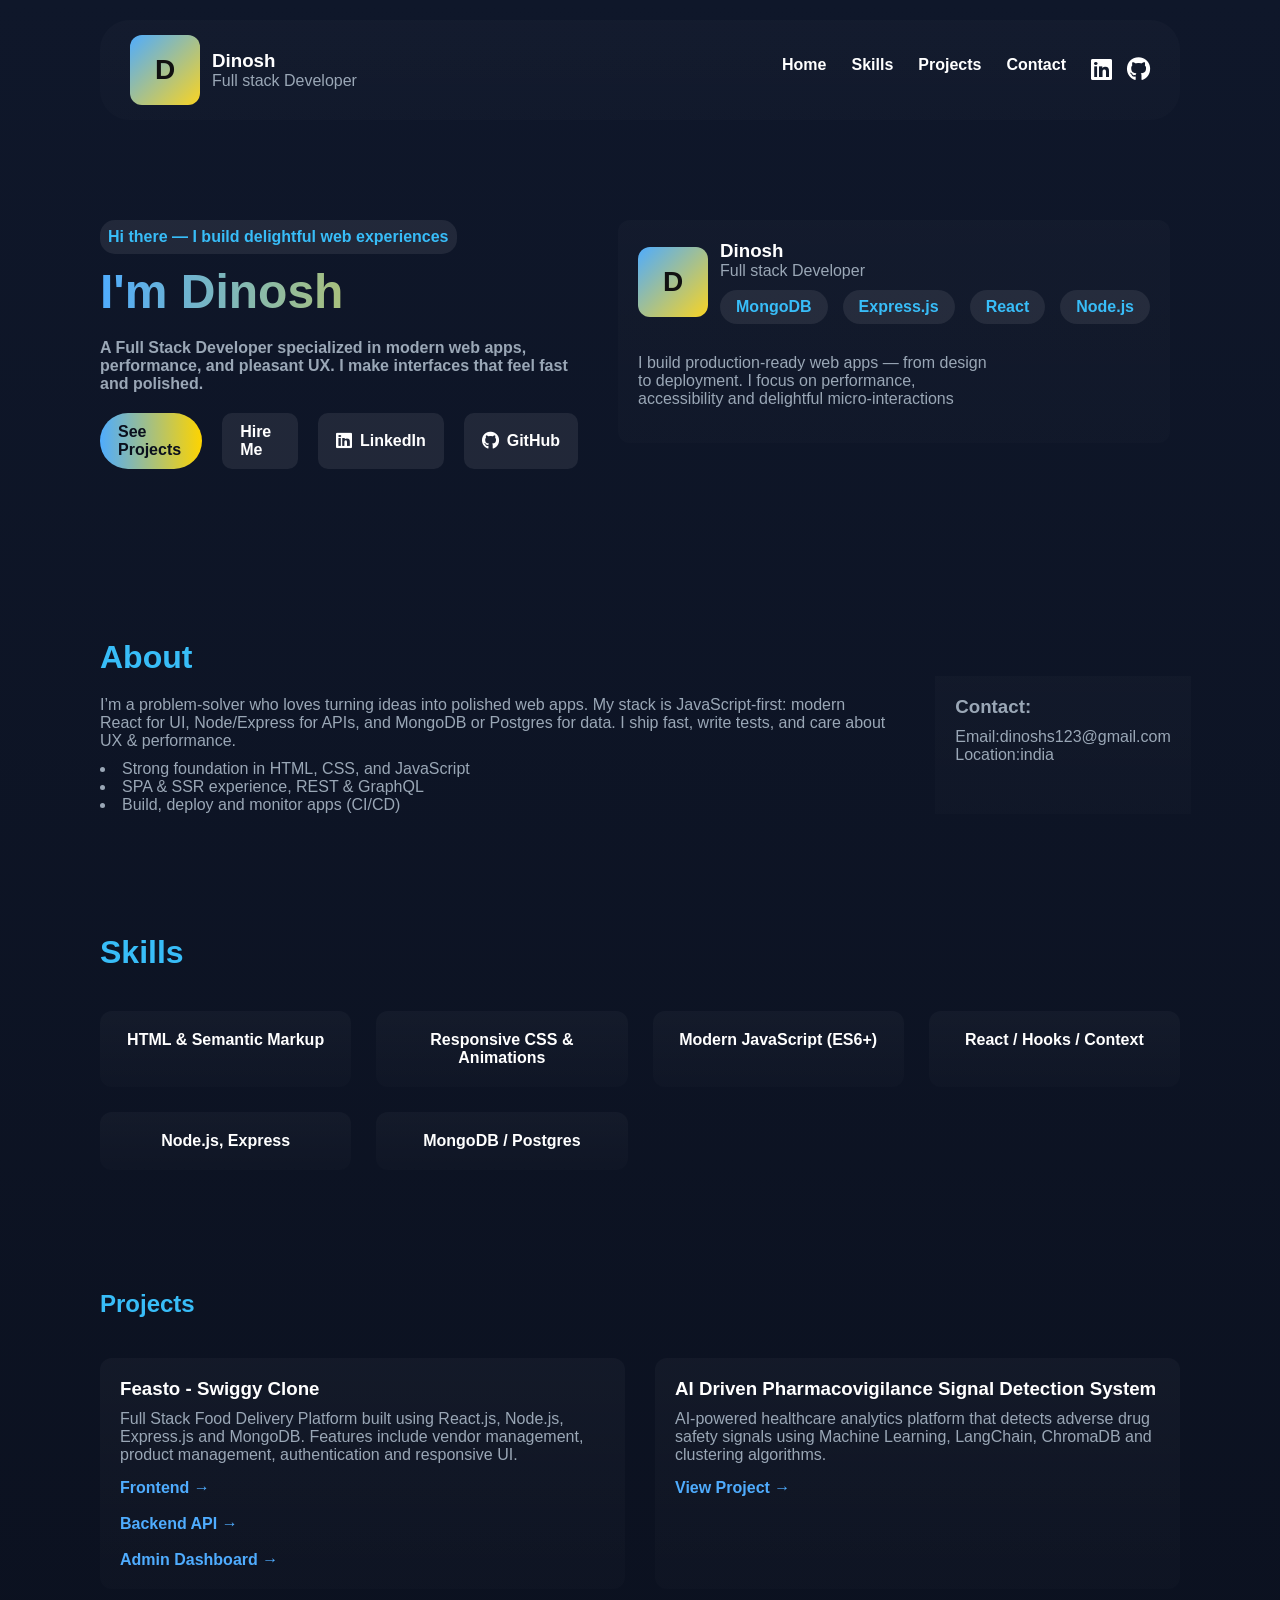
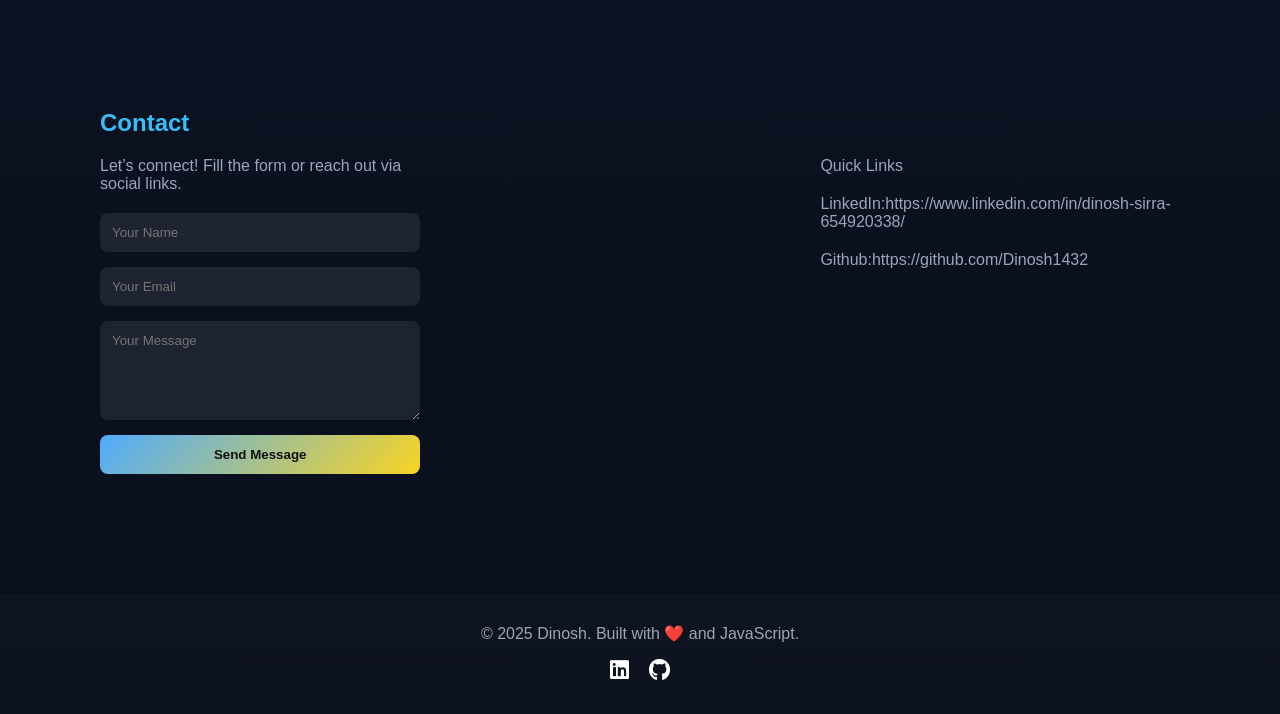
==== index.html @ 3feed18c "Rename index3.html to index.html" ====
<!DOCTYPE html>
<html lang="en">
<head>
  <meta charset="UTF-8" />
  <meta name="viewport" content="width=device-width, initial-scale=1.0" />
  <link rel="stylesheet" href="style.css" />
  <link rel="stylesheet" href="https://cdnjs.cloudflare.com/ajax/libs/font-awesome/6.5.0/css/all.min.css">

  <title>Navbar Example</title>
</head>
<body>
  <header class="header-section">

    <!-- Profile on the right -->
     <div class="profile-container">
      <div class="profile-logo">
        <p >D</p>
      </div>
      <div>
      <h3>Dinosh</h3>
      <p style="color: #9aa7b6;">Full stack Developer</p>
      </div>
    </div>
    <!-- Links on the left -->
    <div class="links-section">
      <a href="#home">Home</a>
      <a href="#skills">Skills</a>
      <a href="#projects">Projects</a>
      <a href="#contact">Contact</a>
      <div class="social-icons">
        <a href="https://www.linkedin.com/in/dinosh-sirra-654920338/" target="_blank">
        <i class="fab fa-linkedin"></i>
        </a>
        <a href="//github.com/Dinosh1432" target="_blank">
        <i class="fab fa-github"></i>
        </a>
      </div>
    </div>
  </header>
  <div class="intro-section">
    <div class="intro-1">
      <p class="intro-1-content">Hi there — I build delightful web experiences</p>
      <h1 id="animated-name"></h1>
      <p class="intro-1-content2">A Full Stack Developer specialized in modern web apps,<br> performance, and pleasant UX. I make interfaces that feel fast<br> and polished.</p>
      <div class="intro-links">
      <a href="#projects" style="background: linear-gradient(to right, #4facfe,#fed400); color:#0a0f1c;border-radius:100px">See Projects</a>
      <a href="#">Hire Me</a>
      <a href="https://www.linkedin.com/in/yourusername" target="_blank">
        <i class="fab fa-linkedin"></i> LinkedIn
      </a>
      <a href="https://github.com/yourusername" target="_blank">
        <i class="fab fa-github"></i> GitHub
      </a>
    </div>
    </div>
    <div class="intro-2">
        <div class="profile-container">
        <div class="profile-logo">
        D
        </div>
        <div class="profile">
        <h3>Dinosh</h3>
        <p>Full stack Developer</p>
          <ul>
          <a>MongoDB</a>
          <a>Express.js</a>
          <a>React</a>
          <a>Node.js</a>  
          </ul>  
          </div>
        </div>
        <p class="intro-2-content">
          I build production-ready web apps — from design<br> to deployment. I focus on performance,<br> accessibility and delightful micro-interactions
        </p>
        <ul>
          
        </ul>
    </div>

  </div>

  <div class="about">
    <h1>About</h1>
    <div class="about-container">
      <div class="about-content">
        <p>I’m a problem-solver who loves turning ideas into polished web apps. My stack is JavaScript-first: modern <br>React for UI, Node/Express for APIs, and MongoDB or Postgres for data. I ship fast, write tests, and care about<br> UX & performance.</p>
          <ul style="margin-top:10px">
          <li>Strong foundation in HTML, CSS, and JavaScript</li>
          <li>SPA & SSR experience, REST & GraphQL</li>
          <li>Build, deploy and monitor apps (CI/CD)</li>
        </ul>
      </div>
      <div class="about-adress">
        <h3>Contact:</h3>
        <p>Email:dinoshs123@gmail.com</p>
        <p>Location:india</p>
      </div>

    </div>

  </div>

<section id="skills">

    <div class="section-title">Skills</div>
    <div class="grid skills-grid reveal">
    <div class="skill-box">HTML & Semantic Markup</div>
    <div class="skill-box">Responsive CSS & Animations</div>
    <div class="skill-box">Modern JavaScript (ES6+)</div>
    <div class="skill-box">React / Hooks / Context</div>
    <div class="skill-box">Node.js, Express</div>
    <div class="skill-box">MongoDB / Postgres</div>
    </div>
 
    
</section>


<!-- PROJECTS SECTION -->
<section id="projects" class="projects">
  <h1>Projects</h1>

  <div class="projects-grid">

    <!-- Feasto -->
    <div class="project-card">
      <h3>Feasto - Swiggy Clone</h3>

      <p>
        Full Stack Food Delivery Platform built using React.js,
        Node.js, Express.js and MongoDB. Features include vendor
        management, product management, authentication and
        responsive UI.
      </p>

      <div style="margin-top:15px;">
        <a href="https://github.com/Dinosh1432/Feasto_UI" target="_blank">
          Frontend →
        </a>
        <br><br>

        <a href="https://github.com/Dinosh1432/React_Backend" target="_blank">
          Backend API →
        </a>
        <br><br>

        <a href="https://github.com/Dinosh1432/React_backend_dashboard" target="_blank">
          Admin Dashboard →
        </a>
      </div>
    </div>

    <!-- Pharma Project -->
    <div class="project-card">
      <h3>AI Driven Pharmacovigilance Signal Detection System</h3>

      <p>
        AI-powered healthcare analytics platform that detects
        adverse drug safety signals using Machine Learning,
        LangChain, ChromaDB and clustering algorithms.
      </p>

      <div style="margin-top:15px;">
        <a href="https://github.com/Dinosh1432/TEAM-81`" target="_blank">
          View Project →
        </a>
      </div>
    </div>

  </div>
</section>

<!-- CONTACT SECTION -->
 
<section id="contact" class="contact">
  <h1>Contact</h1>
  <div class="contact-container">
  <div>
  <p>Let’s connect! Fill the form or reach out via social links.</p>
  <form>
    <input type="text" placeholder="Your Name" required>
    <input type="email" placeholder="Your Email" required>
    <textarea rows="5" placeholder="Your Message" required></textarea>
    <button type="submit">Send Message</button>
  </form>
  </div>
  <div>
    <p>Quick Links</p>
    <p>LinkedIn:https://www.linkedin.com/in/dinosh-sirra-654920338/</p>
    <p>Github:https://github.com/Dinosh1432</p>
  </div>
  </div>

</section>

<!-- FOOTER -->
<footer class="footer">
  <p>© 2025 Dinosh. Built with ❤️ and JavaScript.</p>
  <div class="footer-icons">
    <a href="https://www.linkedin.com/in/yourusername" target="_blank"><i class="fab fa-linkedin"></i></a>
    <a href="https://github.com/yourusername" target="_blank"><i class="fab fa-github"></i></a>
  </div>
</footer>



<script src="index.js"></script>

</body>
</html>
---- style.css ----
* {
    margin: 0;
    padding: 0;
    box-sizing: border-box;
    font-family: 'Poppins', sans-serif;
}
body {
  background: linear-gradient(180deg, #0f172a, #0a0f1c); 
  color: #fff;
  min-height: 100vh;
  margin: 0;
  font-family: 'Poppins', sans-serif;
}

.header-section {
    display: flex;
    justify-content: space-between; /* left = links, right = profile */
    align-items: center;
    padding: 15px 30px;
    color: #fff;
    margin-left:100px;
    margin-right:100px;
    margin-top:20px;
    margin-bottom:10px;
    background:linear-gradient(180deg, rgba(255,255,255,0.02), rgba(255,255,255,0.01));
    border-radius: 30px;
}


.links-section {
    display: flex;
    justify-content: space-between; /* distribute links evenly */
    gap: 25px; /* space between links */
}

.links-section a {
    text-decoration: none;
    color: white;
    font-weight: 600;
    transition:color 0.3s ease;

}

.links-section a:hover {
    color: #ff9800;
}

.social-icons {
    display: flex;
    gap: 15px;
}

.social-icons a {
    color: white;         
    font-size: 24px;        
    transition: color 0.3s ease;
}

.social-icons a:hover {
    color: #ff9800;         /* hover color */
}


.profile-container {
    display: flex;
    align-items: center;   /* vertically center logo + text */
    gap: 12px;             /* small space between logo and text */
}

.profile-logo {
    width: 70px;
    height: 70px;
    font-size: 28px;
    font-weight: bold;
    color: #111;
    border-radius: 12px;
    background: linear-gradient(135deg, #4facfe, #f9d423);
    display: flex;              /* center D inside the box */
    align-items: center;
    justify-content: center;
}

.intro-section {
   margin-left:80px;
    margin-right:90px;
    margin-top:80px;
    margin-bottom:10px;
  display: flex;
  justify-content: space-between;
  align-items: flex-start;
    gap:40px;
  padding: 20px;
}

.intro-2-content{
    margin-top: 30px;

}

.intro-links{
    display:flex;
    gap:35px;
}

.intro-2{
background:linear-gradient(180deg, rgba(255,255,255,0.02), rgba(255,255,255,0.01));
  
  padding: 20px;        /* for inner spacing */
  border-radius: 12px;  /* optional */

}



.intro-2 ul {
    display: flex;
    gap: 15px;        /* space between tags */
    list-style: none; /* remove bullets */
    padding: 0;
    margin-top:10px;
}

.intro-2 ul a {
    display: inline-block;
    padding: 8px 16px;          /* controls pill size */
    background-color: rgba(255, 255, 255, 0.08);
    color: #38bdf8;
    border-radius: 999px;       /* makes it pill-shaped */
    font-weight:550;
    cursor: pointer;
    white-space: nowrap;        /* prevent breaking words */
    text-decoration: none;      /* remove underline */
    transition: background 0.3s ease;
}

.intro-2 ul a:hover {
    background-color: rgba(255, 255, 255, 0.15);
}

.intro-2 p{
color: #9aa7b6;
}

.view-work{
    background:linear-gradient(135deg, #4facfe, #f9d423);
}

.intro-2-content{
    margin-bottom:15px;
}

.intro-1-content{
     background-color: rgba(255, 255, 255, 0.08);
    color: #38bdf8;
    display:inline-block;
    padding:8px;
    border-radius: 15px;
    font-weight: 550;
}

.intro-1 h1 {
  font-size: 48px; /* adjust as needed */
  font-weight: 700;

  background: linear-gradient(to right, #4facfe,#fed400);
  -webkit-background-clip: text;
  -webkit-text-fill-color: transparent;
  background-clip: text; /* modern browsers */
  color: transparent;
  margin-top:10px;
}

.intro-1-content2{
 color: #9aa7b6;
 margin-top:20px;
 font-weight: 600;
}


.intro-links {
  display: flex;
  gap: 20px;
  margin-top: 20px;
}

.intro-links a {
  text-decoration: none;
  padding: 10px 18px;
  border-radius: 10px;
  font-weight: 600;
  color: white;
  background: rgba(255, 255, 255, 0.08);
  display: flex;
  align-items: center;
  gap: 8px; /* space between icon and text */

}


.intro-links a:hover {
  background: rgba(255, 255, 255, 0.15);
}

.intro-links i {
  font-size: 18px;
}
.about{
  margin-left:100px;
}
.about-container{
  display:flex;
  gap:50px;
}

.about ul li{
  list-style-position: inside;
}

.about h1{
  color: #38bdf8;
}

.about-content{
  color: #9aa7b6;
  margin-top:20px;
}

.about-adress{
  color: #9aa7b6;
  background:linear-gradient(180deg, rgba(255,255,255,0.02), rgba(255,255,255,0.01));
  padding:20px;
  
}

.about-adress h3{
  margin-bottom:10px;
}


.about{
  margin-top:150px;
}

/* ===== SKILLS SECTION ===== */
#skills {
  margin: 120px 100px;
}

.section-title {
  font-size: 32px;
  font-weight: 700;
  color: #38bdf8;
  margin-bottom: 40px;
}

.skills-grid {
  display: grid;
  grid-template-columns: repeat(auto-fit, minmax(220px, 1fr));
  gap: 25px;
}

.skill-box {
  background: linear-gradient(180deg, rgba(255,255,255,0.03), rgba(255,255,255,0.01));
  padding: 20px;
  border-radius: 12px;
  color: #fff;
  font-weight: 600;
  text-align: center;
  transition: transform 0.3s ease, background 0.3s ease;
}

.skill-box:hover {
  transform: translateY(-8px);
  background: linear-gradient(135deg, #4facfe, #f9d423);
  color: #111;
}

/* ===== PROJECTS SECTION ===== */
.projects {
  margin: 120px 100px;
}

.projects h1 {
  color: #38bdf8;
  margin-bottom: 40px;
}

.projects-grid {
  display: grid;
  grid-template-columns: repeat(auto-fit, minmax(280px, 1fr));
  gap: 30px;
}

.project-card {
  background: linear-gradient(180deg, rgba(255,255,255,0.03), rgba(255,255,255,0.01));
  padding: 20px;
  border-radius: 12px;
  transition: transform 0.3s ease, background 0.3s ease;
}

.project-card h3 {
  color: #fff;
  margin-bottom: 10px;
}

.project-card p {
  color: #9aa7b6;
  margin-bottom: 15px;
}

.project-card a {
  color: #4facfe;
  font-weight: 600;
  text-decoration: none;
}

.project-card:hover {
  transform: translateY(-12px);
  box-shadow: 0 15px 35px rgba(79,172,254,0.25);
  border-color: rgba(79,172,254,0.4);
}




/* ===== CONTACT SECTION ===== */
.contact {
  margin: 120px 100px;
  
}
.contact-container{
  display:flex;
  gap:400px
}
.contact h1 {
  color: #38bdf8;
  margin-bottom: 20px;
}

.contact p {
  color: #9aa7b6;
  margin-bottom: 20px;
}

.contact form {
  display: flex;
  flex-direction: column;
  gap: 15px;
  max-width: 500px;
}

.contact input,
.contact textarea {
  padding: 12px;
  border-radius: 8px;
  border: none;
  outline: none;
  background: rgba(255, 255, 255, 0.08);
  color: white;
}

.contact button {
  padding: 12px;
  border: none;
  border-radius: 8px;
  font-weight: 600;
  background: linear-gradient(135deg, #4facfe, #f9d423);
  color: #111;
  cursor: pointer;
  transition: transform 0.2s ease;
}

.contact button:hover {
  transform: scale(1.05);
}

/* ===== FOOTER ===== */
.footer {
  margin-top: 120px;
  padding: 30px;
  text-align: center;
  background: linear-gradient(180deg, rgba(255,255,255,0.02), rgba(255,255,255,0.01));
}

.footer p {
  color: #9aa7b6;
  margin-bottom: 15px;
}

.footer-icons {
  display: flex;
  justify-content: center;
  gap: 20px;
}

.footer-icons a {
  color: white;
  font-size: 22px;
  transition: color 0.3s ease;
}

.footer-icons a:hover {
  color: #ff9800;
}
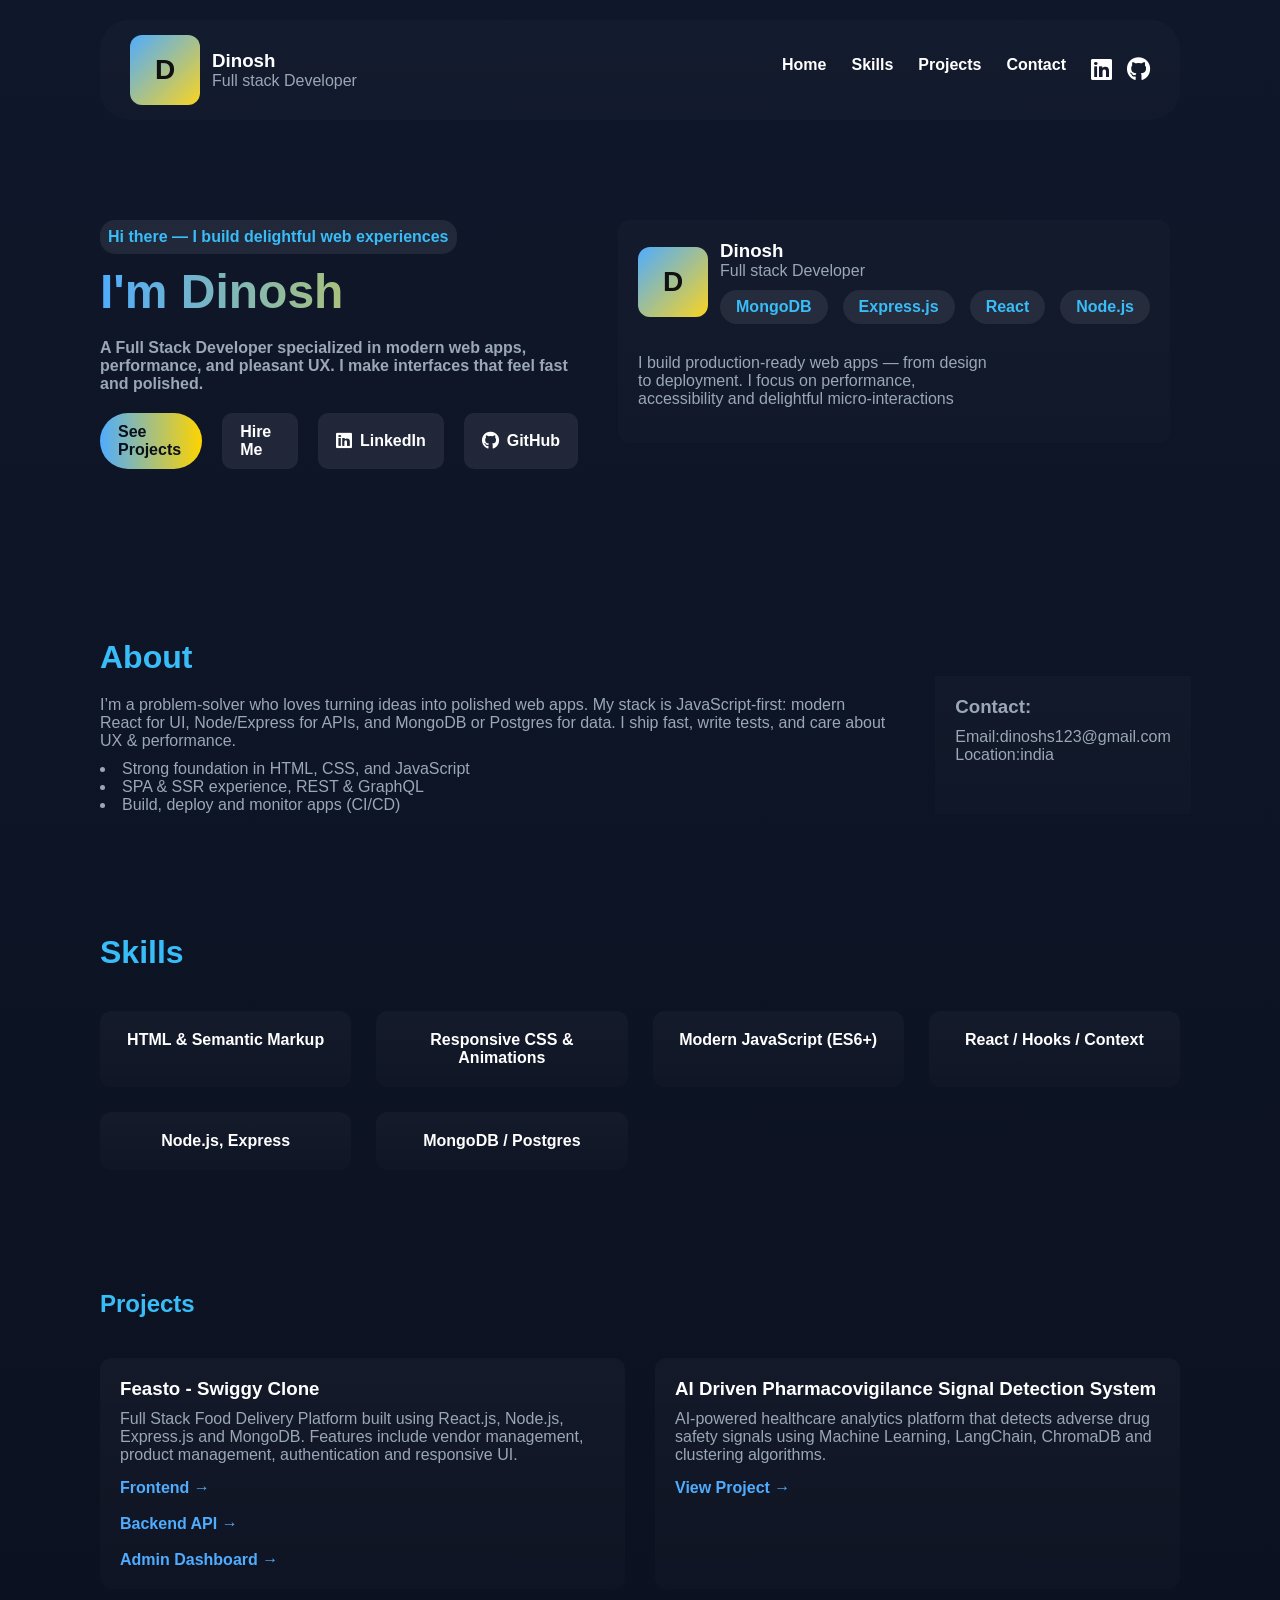
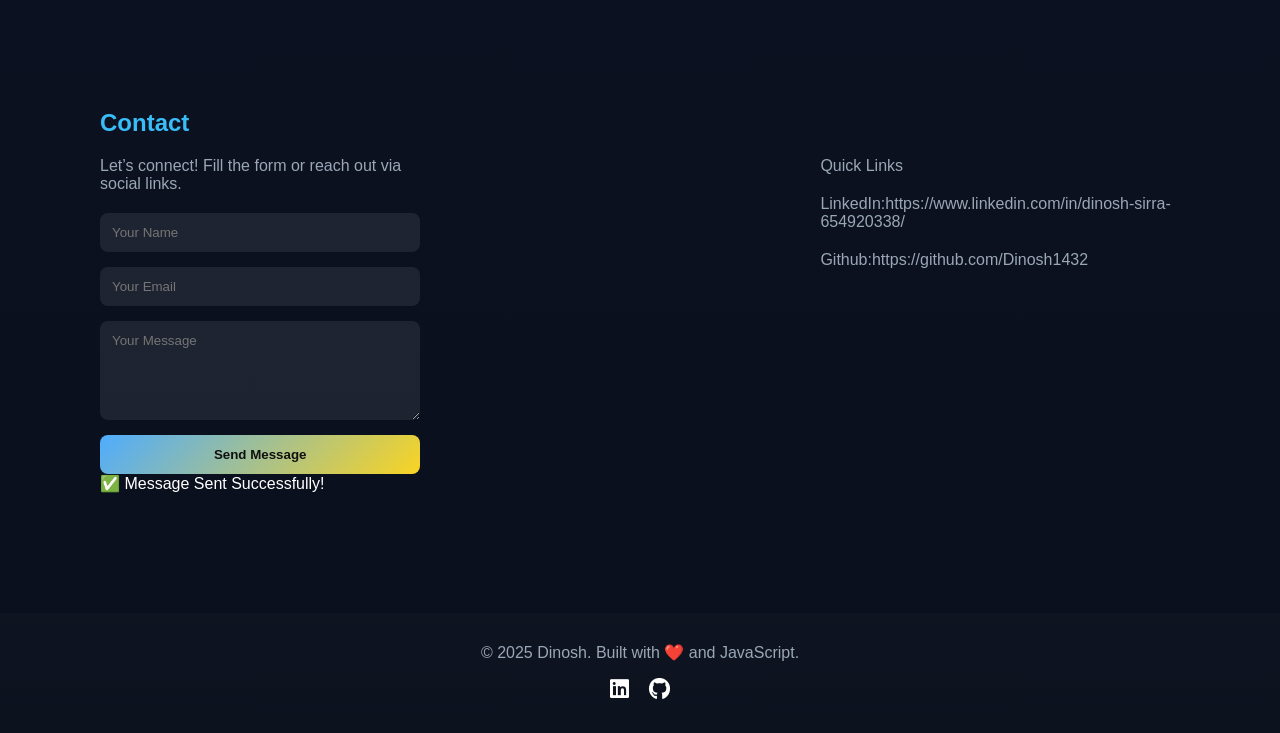
==== commit ae0367d6: "Enhance contact form with JavaScript handling Updated the contact form to include form handling with" ====
--- a/index.html
+++ b/index.html
@@ -161,7 +161,7 @@
       </p>
 
       <div style="margin-top:15px;">
-        <a href="https://github.com/Dinosh1432/TEAM-81`" target="_blank">
+        <a href="https://github.com/Dinosh1432/TEAM-81" target="_blank">
           View Project →
         </a>
       </div>
@@ -177,12 +177,73 @@
   <div class="contact-container">
   <div>
   <p>Let’s connect! Fill the form or reach out via social links.</p>
-  <form>
-    <input type="text" placeholder="Your Name" required>
-    <input type="email" placeholder="Your Email" required>
-    <textarea rows="5" placeholder="Your Message" required></textarea>
-    <button type="submit">Send Message</button>
-  </form>
+  <form id="contactForm">
+  <input
+    type="text"
+    name="name"
+    placeholder="Your Name"
+    required
+  />
+
+  <input
+    type="email"
+    name="email"
+    placeholder="Your Email"
+    required
+  />
+
+  <textarea
+    name="message"
+    rows="5"
+    placeholder="Your Message"
+    required
+  ></textarea>
+
+  <button type="submit">Send Message</button>
+</form>
+<div id="successMessage" class="success-message">
+  ✅ Message Sent Successfully!
+</div>
+<script>
+document
+  .getElementById("contactForm")
+  .addEventListener("submit", async function (e) {
+    e.preventDefault();
+
+    const formData = {
+      name: this.name.value,
+      email: this.email.value,
+      message: this.message.value,
+    };
+
+    const response = await fetch(
+      "http://localhost:5000/send-mail",
+      {
+        method: "POST",
+        headers: {
+          "Content-Type": "application/json",
+        },
+        body: JSON.stringify(formData),
+      }
+    );
+
+    const data = await response.json();
+
+    if (data.success) {
+     const successMsg = document.getElementById("successMessage");
+
+successMsg.classList.add("show");
+
+setTimeout(() => {
+  successMsg.classList.remove("show");
+}, 3000);
+
+this.reset();
+    } else {
+      alert("Failed to send message");
+    }
+  });
+</script>
   </div>
   <div>
     <p>Quick Links</p>
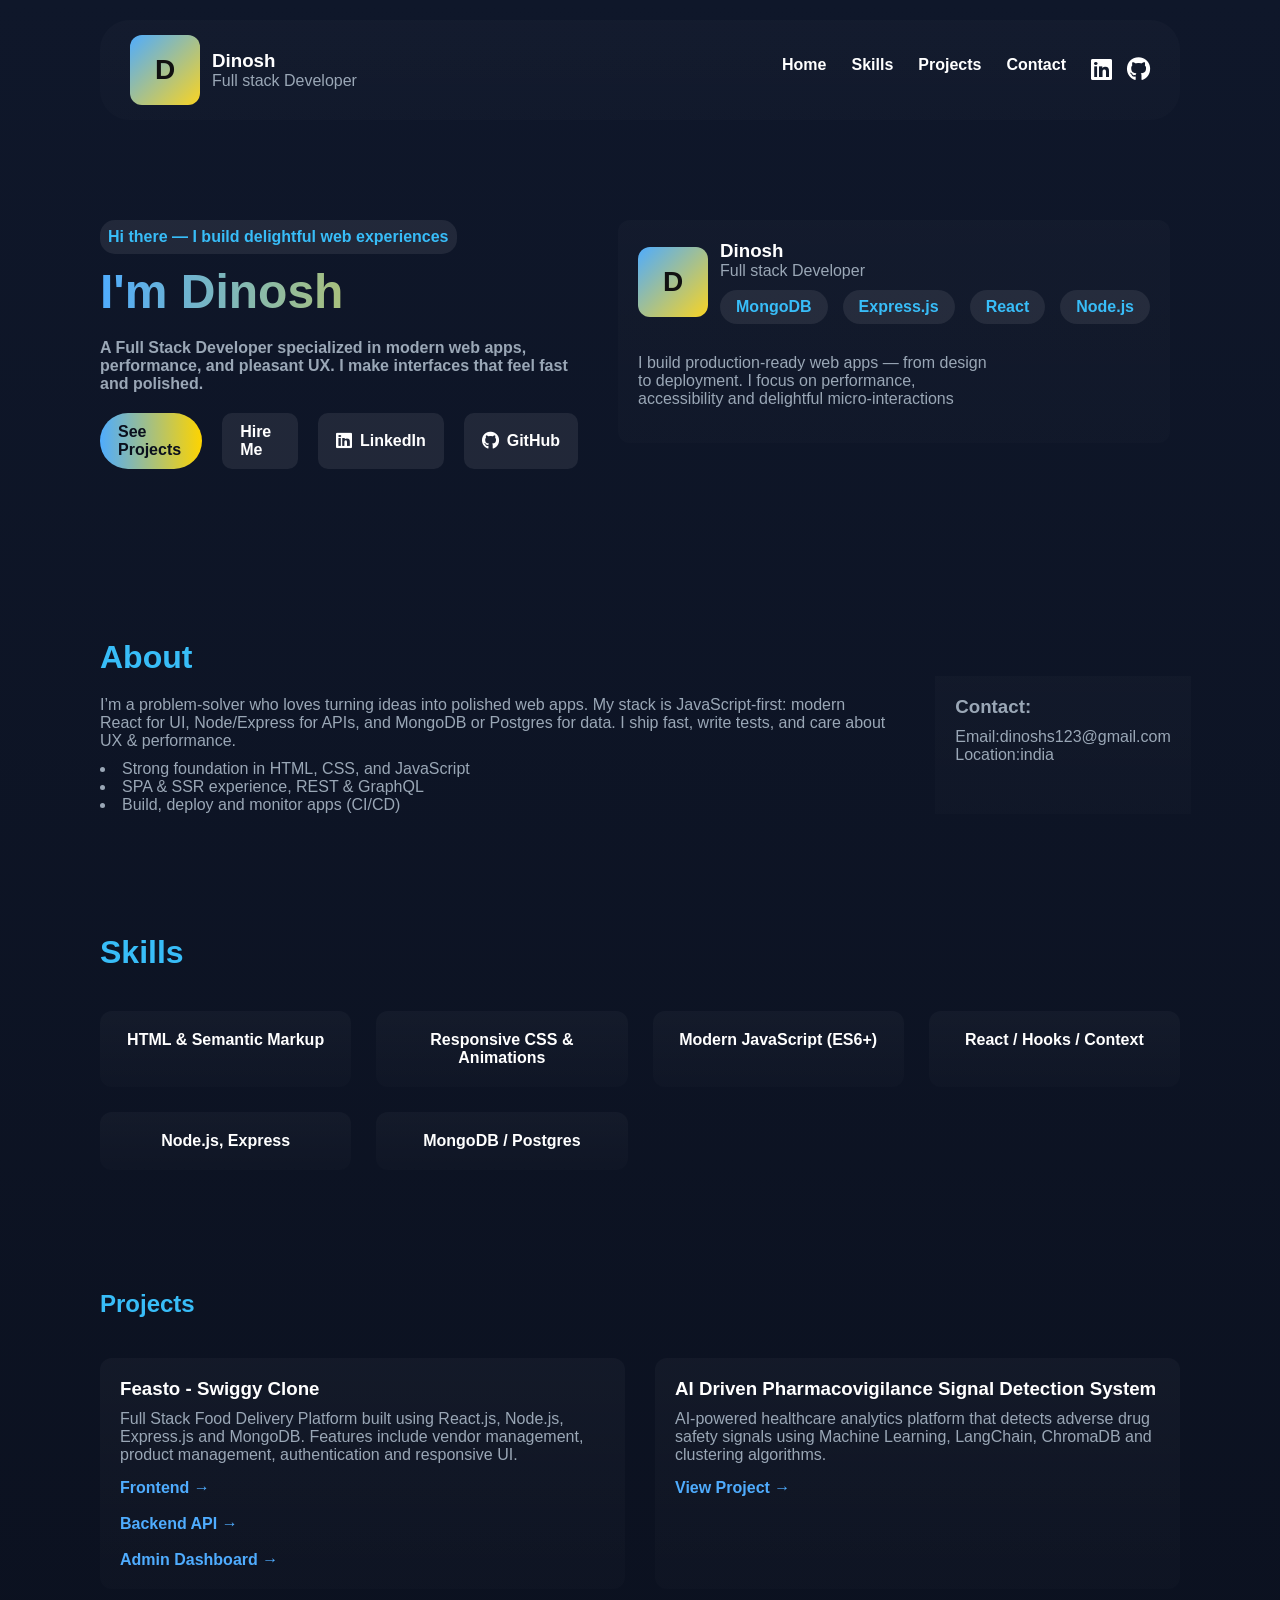
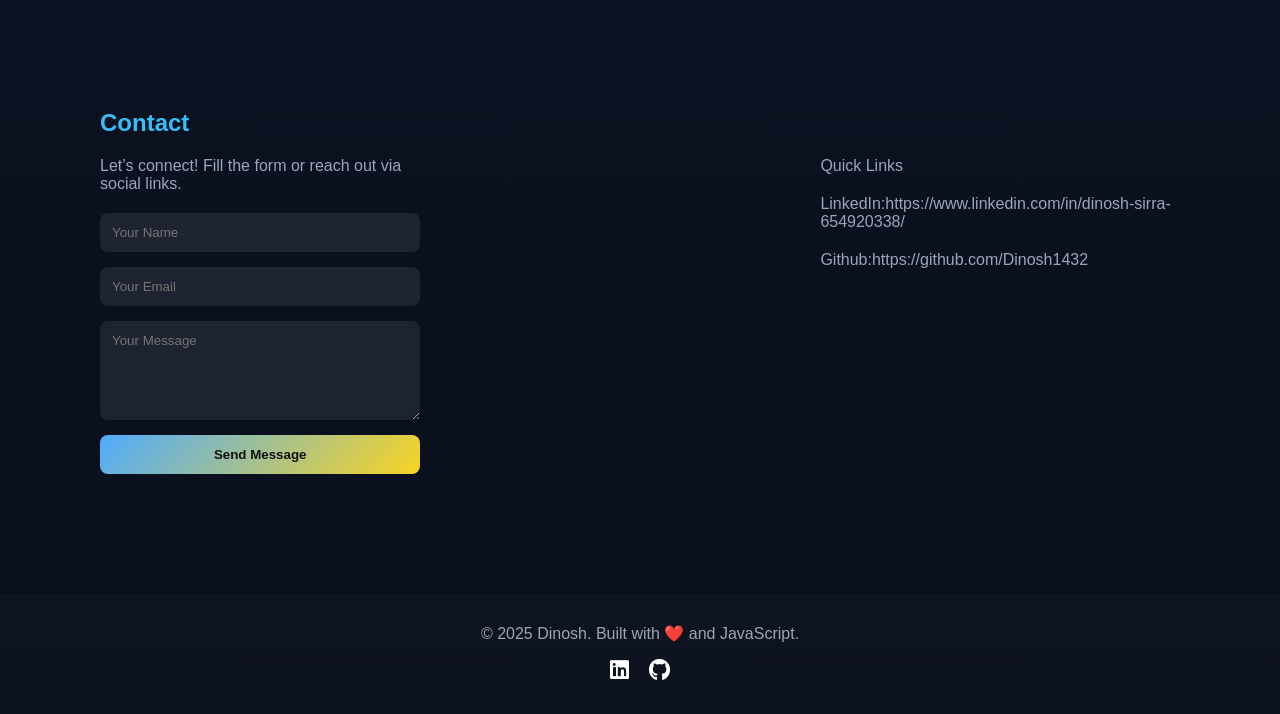
==== commit 7daf5285: "Change mail API endpoint from localhost to production" ====
--- a/index.html
+++ b/index.html
@@ -217,7 +217,7 @@
     };
 
     const response = await fetch(
-      "http://localhost:5000/send-mail",
+      "https://backend-portfolio-1-s7fj.onrender.com",
       {
         method: "POST",
         headers: {
--- a/style.css
+++ b/style.css
@@ -402,3 +402,23 @@
 .footer-icons a:hover {
   color: #ff9800;
 }
+
+/* =======Sucess Message for Form==========*/
+.success-message {
+  position: fixed;
+  top: 20px;
+  right: 20px;
+  background: #10b981;
+  color: white;
+  padding: 15px 25px;
+  border-radius: 10px;
+  font-weight: 600;
+  box-shadow: 0 10px 25px rgba(0,0,0,0.2);
+  transform: translateX(150%);
+  transition: 0.4s ease;
+  z-index: 1000;
+}
+
+.success-message.show {
+  transform: translateX(0);
+}
